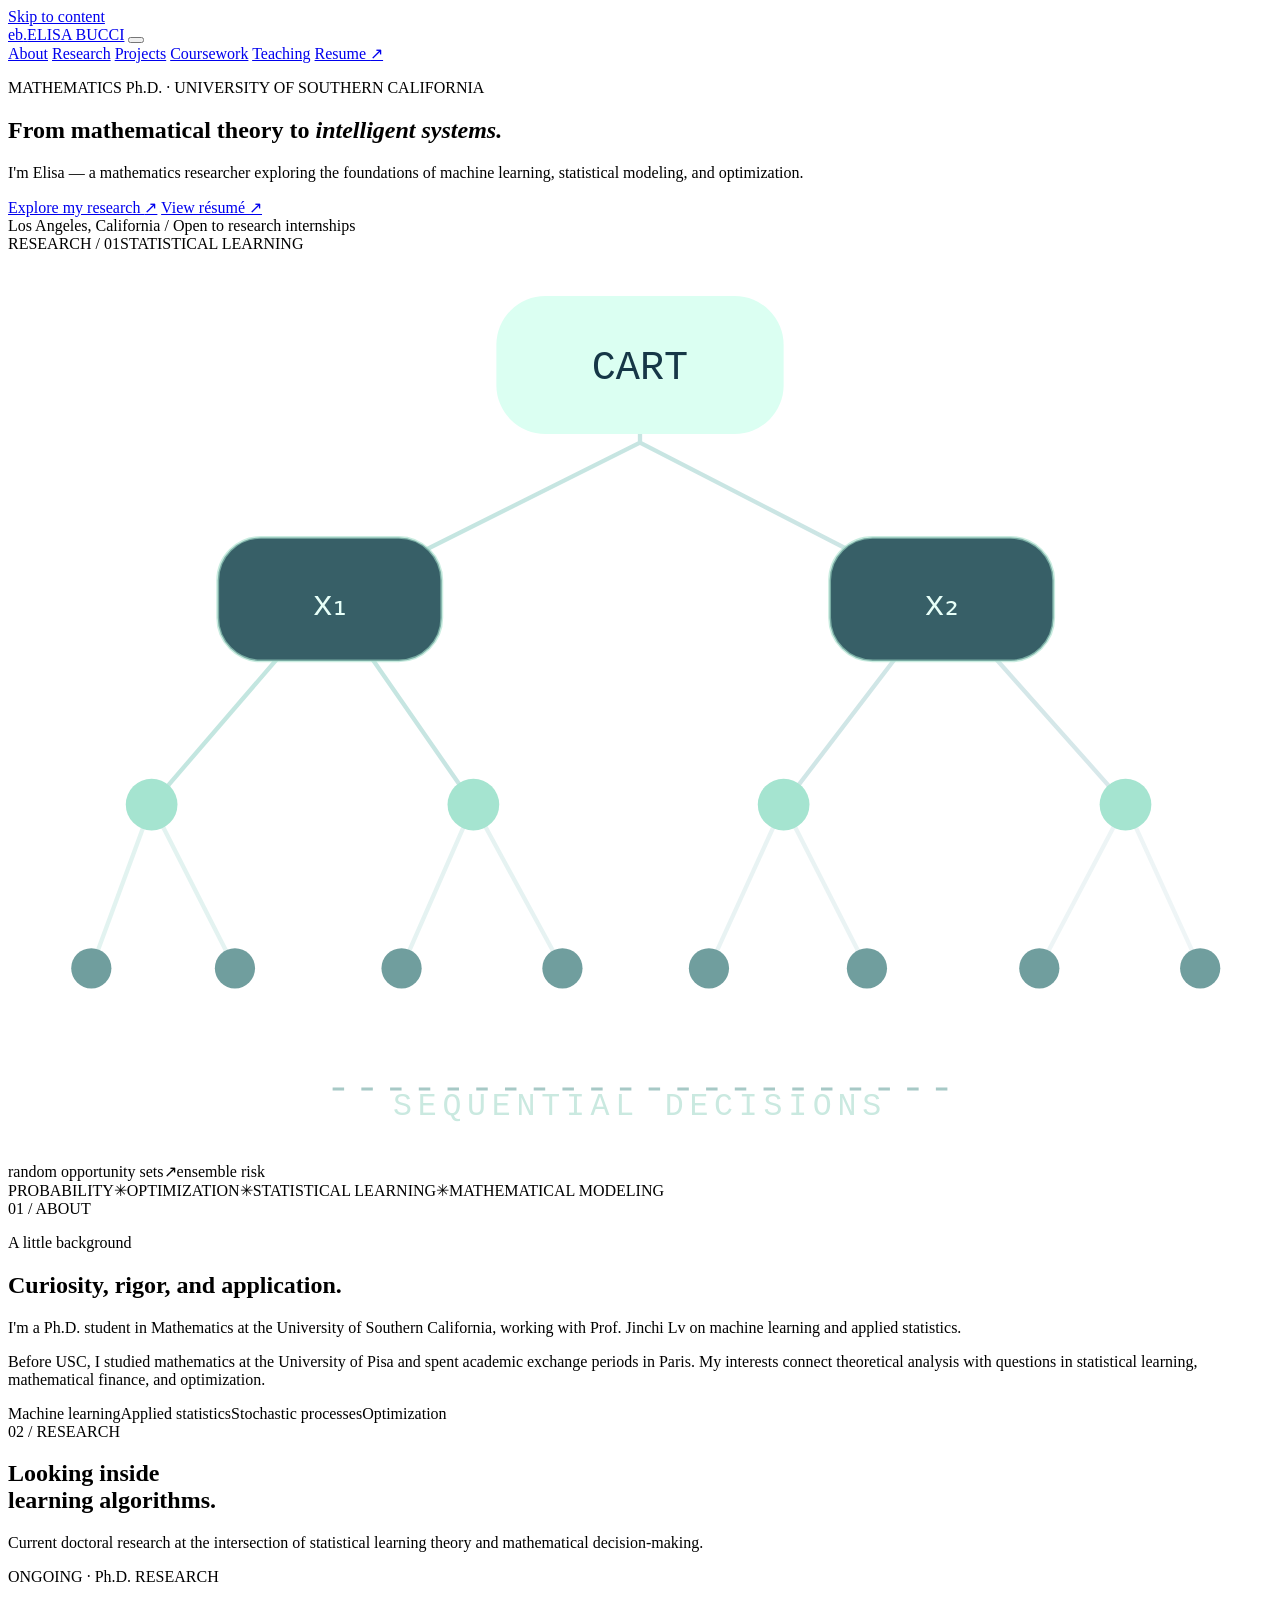
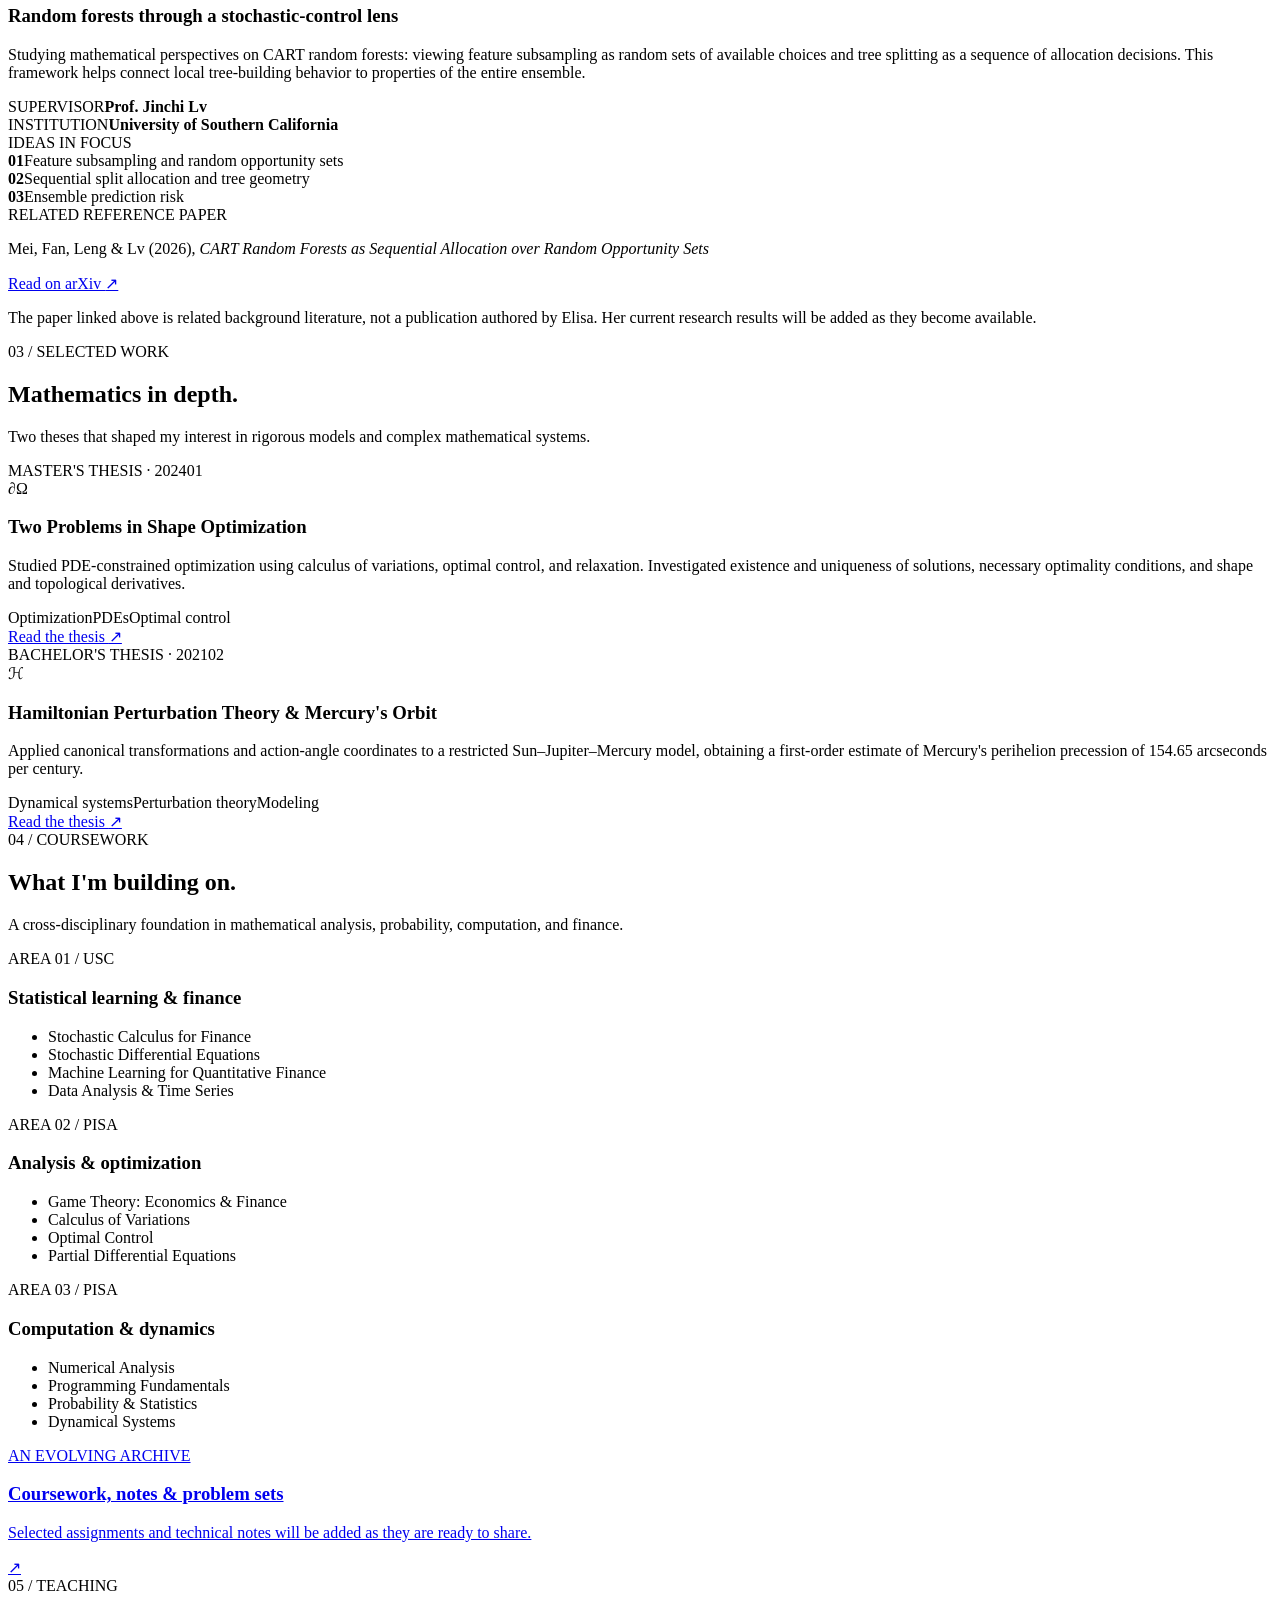
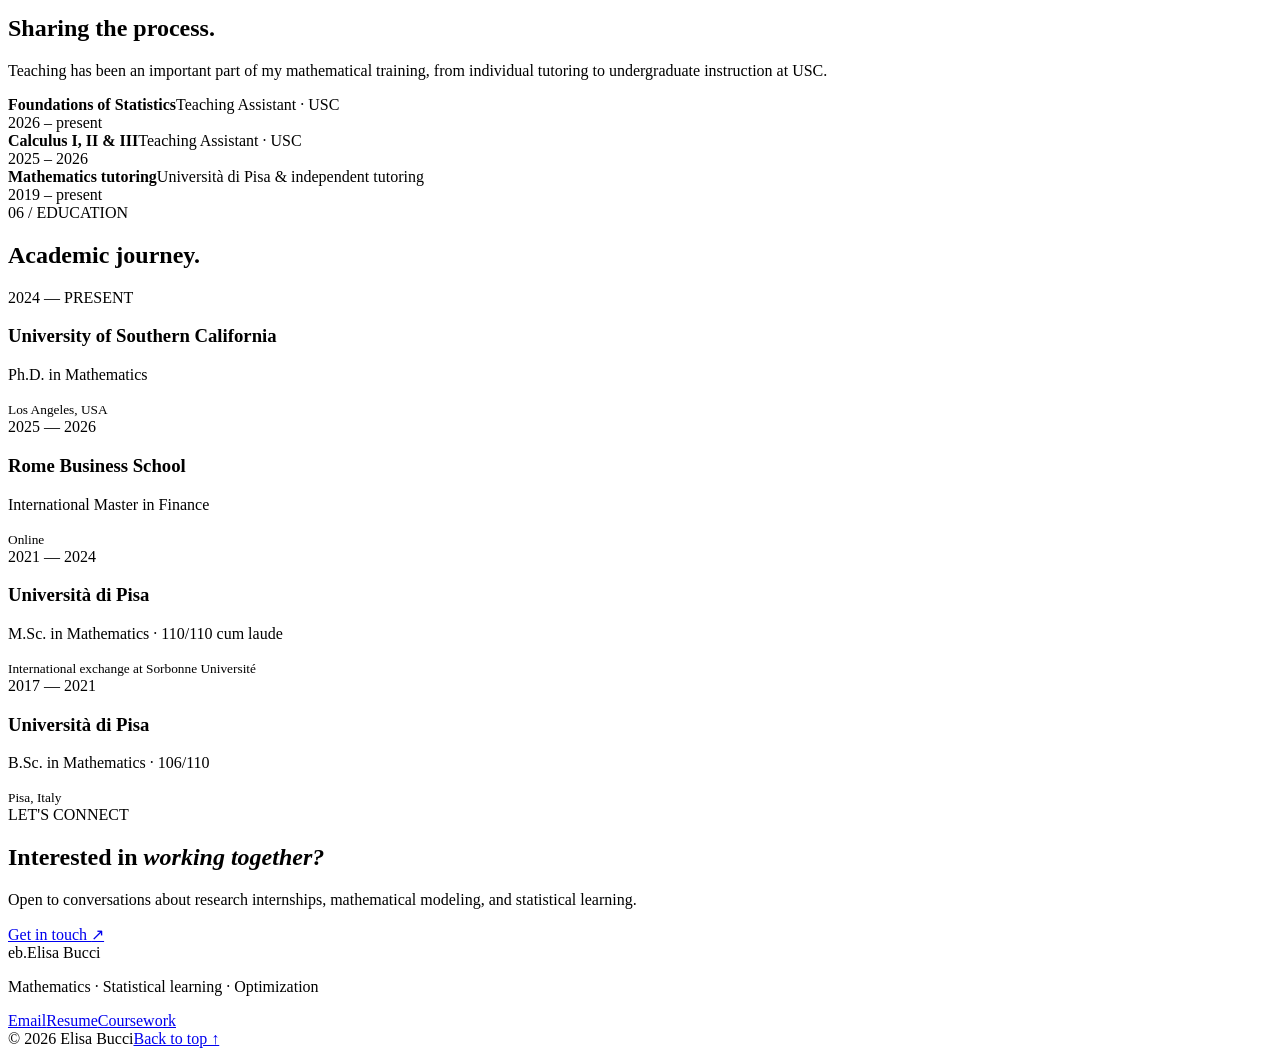
==== index.html @ 0797ffde "Add files via upload" ====
<!doctype html>
<html lang="en">
<head>
  <meta charset="utf-8">
  <meta name="viewport" content="width=device-width, initial-scale=1">
  <meta name="theme-color" content="#10283a">
  <meta name="description" content="Elisa Bucci — Ph.D. student in Mathematics at USC. Research in machine learning, applied statistics, random forests, optimization and stochastic control.">
  <meta property="og:title" content="Elisa Bucci · Mathematics & Statistical Learning">
  <meta property="og:description" content="Research, mathematical projects, teaching and selected coursework of Elisa Bucci, Mathematics Ph.D. student at USC.">
  <meta property="og:type" content="website">
  <title>Elisa Bucci — Mathematics & Statistical Learning</title>
  <link rel="icon" href="assets/favicon.svg" type="image/svg+xml">
  <link rel="stylesheet" href="assets/style.css">
  <script defer src="assets/site.js"></script>
</head>
<body>
  <a href="#main" class="skip-link">Skip to content</a>
  <header class="site-header" id="top">
    <div class="container nav-bar">
      <a href="./" class="brand" aria-label="Elisa Bucci home"><span class="brand-mark">eb<span class="brand-dot">.</span></span><span class="brand-name">ELISA BUCCI</span></a>
      <button class="menu-toggle" type="button" aria-expanded="false" aria-controls="site-nav" aria-label="Toggle menu">
        <span></span><span></span><span></span>
      </button>
      <nav id="site-nav" class="site-nav" aria-label="Main navigation">
        <a href="#about">About</a>
        <a href="#research">Research</a>
        <a href="#projects">Projects</a>
        <a href="coursework/">Coursework</a>
        <a href="#teaching">Teaching</a>
        <a class="nav-resume" href="documents/Elisa_Bucci_CV.pdf" target="_blank" rel="noopener">Resume <span aria-hidden="true">↗</span></a>
      </nav>
    </div>
  </header>

  <main id="main">
    <section class="hero" aria-labelledby="hero-heading">
      <div class="hero-grid-overlay" aria-hidden="true"></div>
      <div class="container hero-layout">
        <div class="hero-copy">
          <p class="eyebrow hero-eyebrow"><span class="eyebrow-stroke"></span> MATHEMATICS Ph.D. · UNIVERSITY OF SOUTHERN CALIFORNIA</p>
          <h1 id="hero-heading">From mathematical theory to <em>intelligent systems.</em></h1>
          <p class="hero-lead">I'm Elisa — a mathematics researcher exploring the foundations of machine learning, statistical modeling, and optimization.</p>
          <div class="hero-actions">
            <a href="#research" class="button button-primary">Explore my research <span aria-hidden="true">↗</span></a>
            <a href="documents/Elisa_Bucci_CV.pdf" class="button button-ghost" target="_blank" rel="noopener">View résumé <span aria-hidden="true">↗</span></a>
          </div>
          <div class="hero-location"><span class="location-dot"></span> Los Angeles, California <span class="tiny-separator">/</span> Open to research internships</div>
        </div>
        <div class="hero-art" aria-label="Conceptual illustration of tree-based machine learning and optimization">
          <div class="art-top"><span>RESEARCH / 01</span><span>STATISTICAL LEARNING</span></div>
          <div class="art-diagram" aria-hidden="true">
            <svg viewBox="0 0 440 315" fill="none" role="img" xmlns="http://www.w3.org/2000/svg">
              <defs>
                <linearGradient id="edges" x1="0" y1="0" x2="440" y2="310" gradientUnits="userSpaceOnUse"><stop stop-color="#a5e5d1" stop-opacity=".75"/><stop offset="1" stop-color="#7dacba" stop-opacity=".2"/></linearGradient>
                <linearGradient id="nodeFill" x1="0" y1="0" x2="1" y2="1"><stop stop-color="#d5fff1"/><stop offset="1" stop-color="#8acdbb"/></linearGradient>
              </defs>
              <g stroke="url(#edges)" stroke-width="1.5">
                <path d="M220 43V66M220 66L112 120M220 66L325 120M112 120L50 192M112 120L162 192M325 120L270 192M325 120L389 192"/>
                <path d="M50 192L29 249M50 192L79 249M162 192L137 249M162 192L193 249M270 192L244 249M270 192L299 249M389 192L359 249M389 192L415 249" stroke-opacity=".48"/>
              </g>
              <rect x="170" y="15" width="100" height="48" rx="17" fill="#dbfff2"/>
              <text x="220" y="44" text-anchor="middle" fill="#163747" font-size="14" font-family="monospace">CART</text>
              <rect x="73" y="99" width="78" height="43" rx="15" fill="#375f67" stroke="#a6e0cc" stroke-opacity=".6"/>
              <rect x="286" y="99" width="78" height="43" rx="15" fill="#375f67" stroke="#a6e0cc" stroke-opacity=".6"/>
              <text x="112" y="126" text-anchor="middle" fill="#e7fff8" font-size="12" font-family="monospace">x₁</text>
              <text x="325" y="126" text-anchor="middle" fill="#e7fff8" font-size="12" font-family="monospace">x₂</text>
              <g fill="#a5e4d0"><circle cx="50" cy="192" r="9"/><circle cx="162" cy="192" r="9"/><circle cx="270" cy="192" r="9"/><circle cx="389" cy="192" r="9"/></g>
              <g fill="#709e9e"><circle cx="29" cy="249" r="7"/><circle cx="79" cy="249" r="7"/><circle cx="137" cy="249" r="7"/><circle cx="193" cy="249" r="7"/><circle cx="244" cy="249" r="7"/><circle cx="299" cy="249" r="7"/><circle cx="359" cy="249" r="7"/><circle cx="415" cy="249" r="7"/></g>
              <path d="M113 291H330" stroke="#6da5a1" stroke-opacity=".6" stroke-dasharray="4 6"/>
              <text x="220" y="300" text-anchor="middle" fill="#cae9e0" font-size="11" font-family="monospace" letter-spacing="2">SEQUENTIAL DECISIONS</text>
            </svg>
          </div>
          <div class="art-bottom"><span>random opportunity sets</span><span class="art-symbol">↗</span><span>ensemble risk</span></div>
        </div>
      </div>
      <div class="container hero-footer"><span>PROBABILITY</span><span class="hero-footer-cross">✳</span><span>OPTIMIZATION</span><span class="hero-footer-cross">✳</span><span>STATISTICAL LEARNING</span><span class="hero-footer-cross">✳</span><span>MATHEMATICAL MODELING</span></div>
    </section>

    <section id="about" class="section about-section">
      <div class="container split-section">
        <div class="section-aside"><span class="section-index">01 / ABOUT</span><div class="aside-line"></div></div>
        <div class="section-body"><p class="section-kicker">A little background</p>
          <h2>Curiosity, rigor, <span class="serif-accent">and application.</span></h2>
          <p class="body-lead">I'm a Ph.D. student in Mathematics at the University of Southern California, working with Prof. Jinchi Lv on machine learning and applied statistics.</p>
          <p>Before USC, I studied mathematics at the University of Pisa and spent academic exchange periods in Paris. My interests connect theoretical analysis with questions in statistical learning, mathematical finance, and optimization.</p>
          <div class="focus-chips" aria-label="Research interests"><span>Machine learning</span><span>Applied statistics</span><span>Stochastic processes</span><span>Optimization</span></div>
        </div>
      </div>
    </section>

    <section id="research" class="section research-section">
      <div class="container">
        <div class="section-heading"><div><span class="section-index">02 / RESEARCH</span><h2>Looking inside<br><span class="serif-accent">learning algorithms.</span></h2></div><p>Current doctoral research at the intersection of statistical learning theory and mathematical decision-making.</p></div>
        <article class="research-feature">
          <div class="feature-main"><span class="item-label"><span class="pulse-dot"></span> ONGOING · Ph.D. RESEARCH</span>
            <h3>Random forests through a stochastic-control lens</h3>
            <p>Studying mathematical perspectives on CART random forests: viewing feature subsampling as random sets of available choices and tree splitting as a sequence of allocation decisions. This framework helps connect local tree-building behavior to properties of the entire ensemble.</p>
            <div class="feature-meta"><div><span>SUPERVISOR</span><strong>Prof. Jinchi Lv</strong></div><div><span>INSTITUTION</span><strong>University of Southern California</strong></div></div>
          </div>
          <div class="feature-side">
            <span class="note-label">IDEAS IN FOCUS</span>
            <div class="note-point"><b>01</b><span>Feature subsampling and random opportunity sets</span></div>
            <div class="note-point"><b>02</b><span>Sequential split allocation and tree geometry</span></div>
            <div class="note-point"><b>03</b><span>Ensemble prediction risk</span></div>
            <div class="reference-note"><span>RELATED REFERENCE PAPER</span><p>Mei, Fan, Leng &amp; Lv (2026), <em>CART Random Forests as Sequential Allocation over Random Opportunity Sets</em></p><a href="https://arxiv.org/abs/2605.26675" target="_blank" rel="noopener noreferrer">Read on arXiv <span aria-hidden="true">↗</span></a></div>
          </div>
        </article>
        <p class="research-disclaimer">The paper linked above is related background literature, not a publication authored by Elisa. Her current research results will be added as they become available.</p>
      </div>
    </section>

    <section id="projects" class="section projects-section">
      <div class="container">
        <div class="section-heading"><div><span class="section-index">03 / SELECTED WORK</span><h2>Mathematics <span class="serif-accent">in depth.</span></h2></div><p>Two theses that shaped my interest in rigorous models and complex mathematical systems.</p></div>
        <div class="project-grid">
          <article class="project-card"><div class="project-overline"><span>MASTER'S THESIS · 2024</span><span>01</span></div><div class="project-icon" aria-hidden="true">∂Ω</div><h3>Two Problems in Shape Optimization</h3><p>Studied PDE-constrained optimization using calculus of variations, optimal control, and relaxation. Investigated existence and uniqueness of solutions, necessary optimality conditions, and shape and topological derivatives.</p><div class="tag-list"><span>Optimization</span><span>PDEs</span><span>Optimal control</span></div><a class="project-link" href="documents/Elisa_Bucci_MSc_Thesis_Shape_Optimization.pdf" target="_blank" rel="noopener">Read the thesis <span aria-hidden="true">↗</span></a></article>
          <article class="project-card"><div class="project-overline"><span>BACHELOR'S THESIS · 2021</span><span>02</span></div><div class="project-icon" aria-hidden="true">ℋ</div><h3>Hamiltonian Perturbation Theory &amp; Mercury's Orbit</h3><p>Applied canonical transformations and action-angle coordinates to a restricted Sun–Jupiter–Mercury model, obtaining a first-order estimate of Mercury's perihelion precession of 154.65 arcseconds per century.</p><div class="tag-list"><span>Dynamical systems</span><span>Perturbation theory</span><span>Modeling</span></div><a class="project-link" href="documents/Elisa_Bucci_BSc_Thesis_Hamiltonian_Perturbation.pdf" target="_blank" rel="noopener">Read the thesis <span aria-hidden="true">↗</span></a></article>
        </div>
      </div>
    </section>

    <section id="coursework" class="section coursework-section">
      <div class="container"><div class="section-heading"><div><span class="section-index">04 / COURSEWORK</span><h2>What I'm <span class="serif-accent">building on.</span></h2></div><p>A cross-disciplinary foundation in mathematical analysis, probability, computation, and finance.</p></div>
        <div class="course-grid">
          <div class="course-group"><span class="course-index">AREA 01 / USC</span><h3>Statistical learning &amp; finance</h3><ul><li>Stochastic Calculus for Finance</li><li>Stochastic Differential Equations</li><li>Machine Learning for Quantitative Finance</li><li>Data Analysis &amp; Time Series</li></ul></div>
          <div class="course-group"><span class="course-index">AREA 02 / PISA</span><h3>Analysis &amp; optimization</h3><ul><li>Game Theory: Economics &amp; Finance</li><li>Calculus of Variations</li><li>Optimal Control</li><li>Partial Differential Equations</li></ul></div>
          <div class="course-group"><span class="course-index">AREA 03 / PISA</span><h3>Computation &amp; dynamics</h3><ul><li>Numerical Analysis</li><li>Programming Fundamentals</li><li>Probability &amp; Statistics</li><li>Dynamical Systems</li></ul></div>
        </div>
        <a href="coursework/" class="archive-banner"><div><span class="banner-label">AN EVOLVING ARCHIVE</span><h3>Coursework, notes &amp; problem sets</h3><p>Selected assignments and technical notes will be added as they are ready to share.</p></div><span class="archive-arrow" aria-hidden="true">↗</span></a>
      </div>
    </section>

    <section id="teaching" class="section teaching-section">
      <div class="container teaching-layout"><div><span class="section-index">05 / TEACHING</span><h2>Sharing the <span class="serif-accent">process.</span></h2><p>Teaching has been an important part of my mathematical training, from individual tutoring to undergraduate instruction at USC.</p></div>
        <div class="teaching-list">
          <div class="teaching-row"><div><strong>Foundations of Statistics</strong><span>Teaching Assistant · USC</span></div><time>2026 – present</time></div>
          <div class="teaching-row"><div><strong>Calculus I, II &amp; III</strong><span>Teaching Assistant · USC</span></div><time>2025 – 2026</time></div>
          <div class="teaching-row"><div><strong>Mathematics tutoring</strong><span>Università di Pisa &amp; independent tutoring</span></div><time>2019 – present</time></div>
        </div>
      </div>
    </section>

    <section class="section education-section" aria-labelledby="education-title">
      <div class="container"><div class="section-heading"><div><span class="section-index">06 / EDUCATION</span><h2 id="education-title">Academic <span class="serif-accent">journey.</span></h2></div></div>
        <div class="education-grid">
          <div class="education-item"><span>2024 — PRESENT</span><h3>University of Southern California</h3><p>Ph.D. in Mathematics</p><small>Los Angeles, USA</small></div>
          <div class="education-item"><span>2025 — 2026</span><h3>Rome Business School</h3><p>International Master in Finance</p><small>Online</small></div>
          <div class="education-item"><span>2021 — 2024</span><h3>Università di Pisa</h3><p>M.Sc. in Mathematics · 110/110 cum laude</p><small>International exchange at Sorbonne Université</small></div>
          <div class="education-item"><span>2017 — 2021</span><h3>Università di Pisa</h3><p>B.Sc. in Mathematics · 106/110</p><small>Pisa, Italy</small></div>
        </div>
      </div>
    </section>

    <section class="contact-section" aria-labelledby="contact-title"><div class="container contact-inner"><div><span class="eyebrow">LET'S CONNECT</span><h2 id="contact-title">Interested in <em>working together?</em></h2><p>Open to conversations about research internships, mathematical modeling, and statistical learning.</p></div><div class="contact-actions"><a href="mailto:ebucci@usc.edu" class="button button-primary">Get in touch <span aria-hidden="true">↗</span></a><a data-link="linkedin" class="button button-contact-link" hidden target="_blank" rel="noopener noreferrer">LinkedIn <span aria-hidden="true">↗</span></a></div></div></section>
  </main>

  <footer class="site-footer"><div class="container footer-main"><div class="footer-brand"><span class="brand-mark">eb<span class="brand-dot">.</span></span><span>Elisa Bucci</span></div><p>Mathematics · Statistical learning · Optimization</p><div class="footer-links"><a href="mailto:ebucci@usc.edu">Email</a><a href="documents/Elisa_Bucci_CV.pdf">Resume</a><a href="coursework/">Coursework</a><a data-link="linkedin" hidden target="_blank" rel="noopener noreferrer">LinkedIn</a></div></div><div class="container footer-bottom"><span>© <span data-current-year>2026</span> Elisa Bucci</span><a href="#top">Back to top ↑</a></div></footer>
</body>
</html>
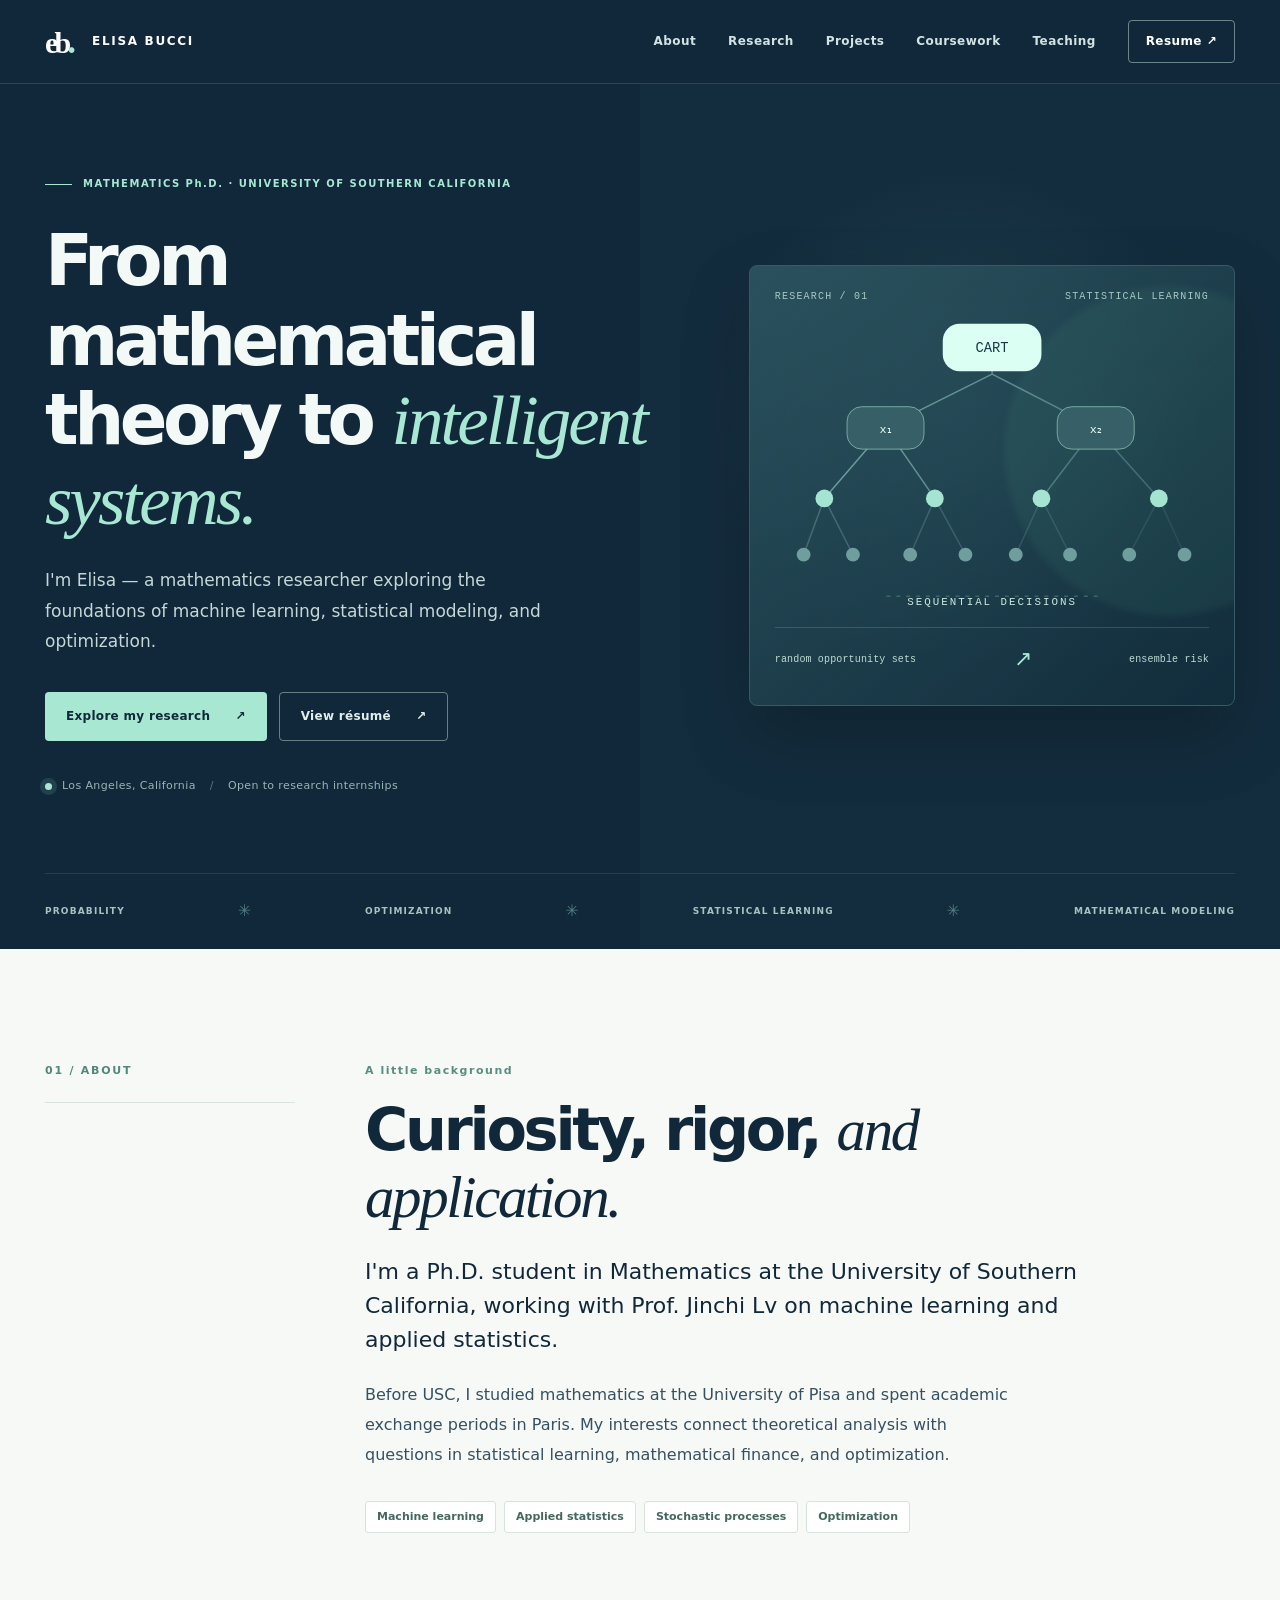
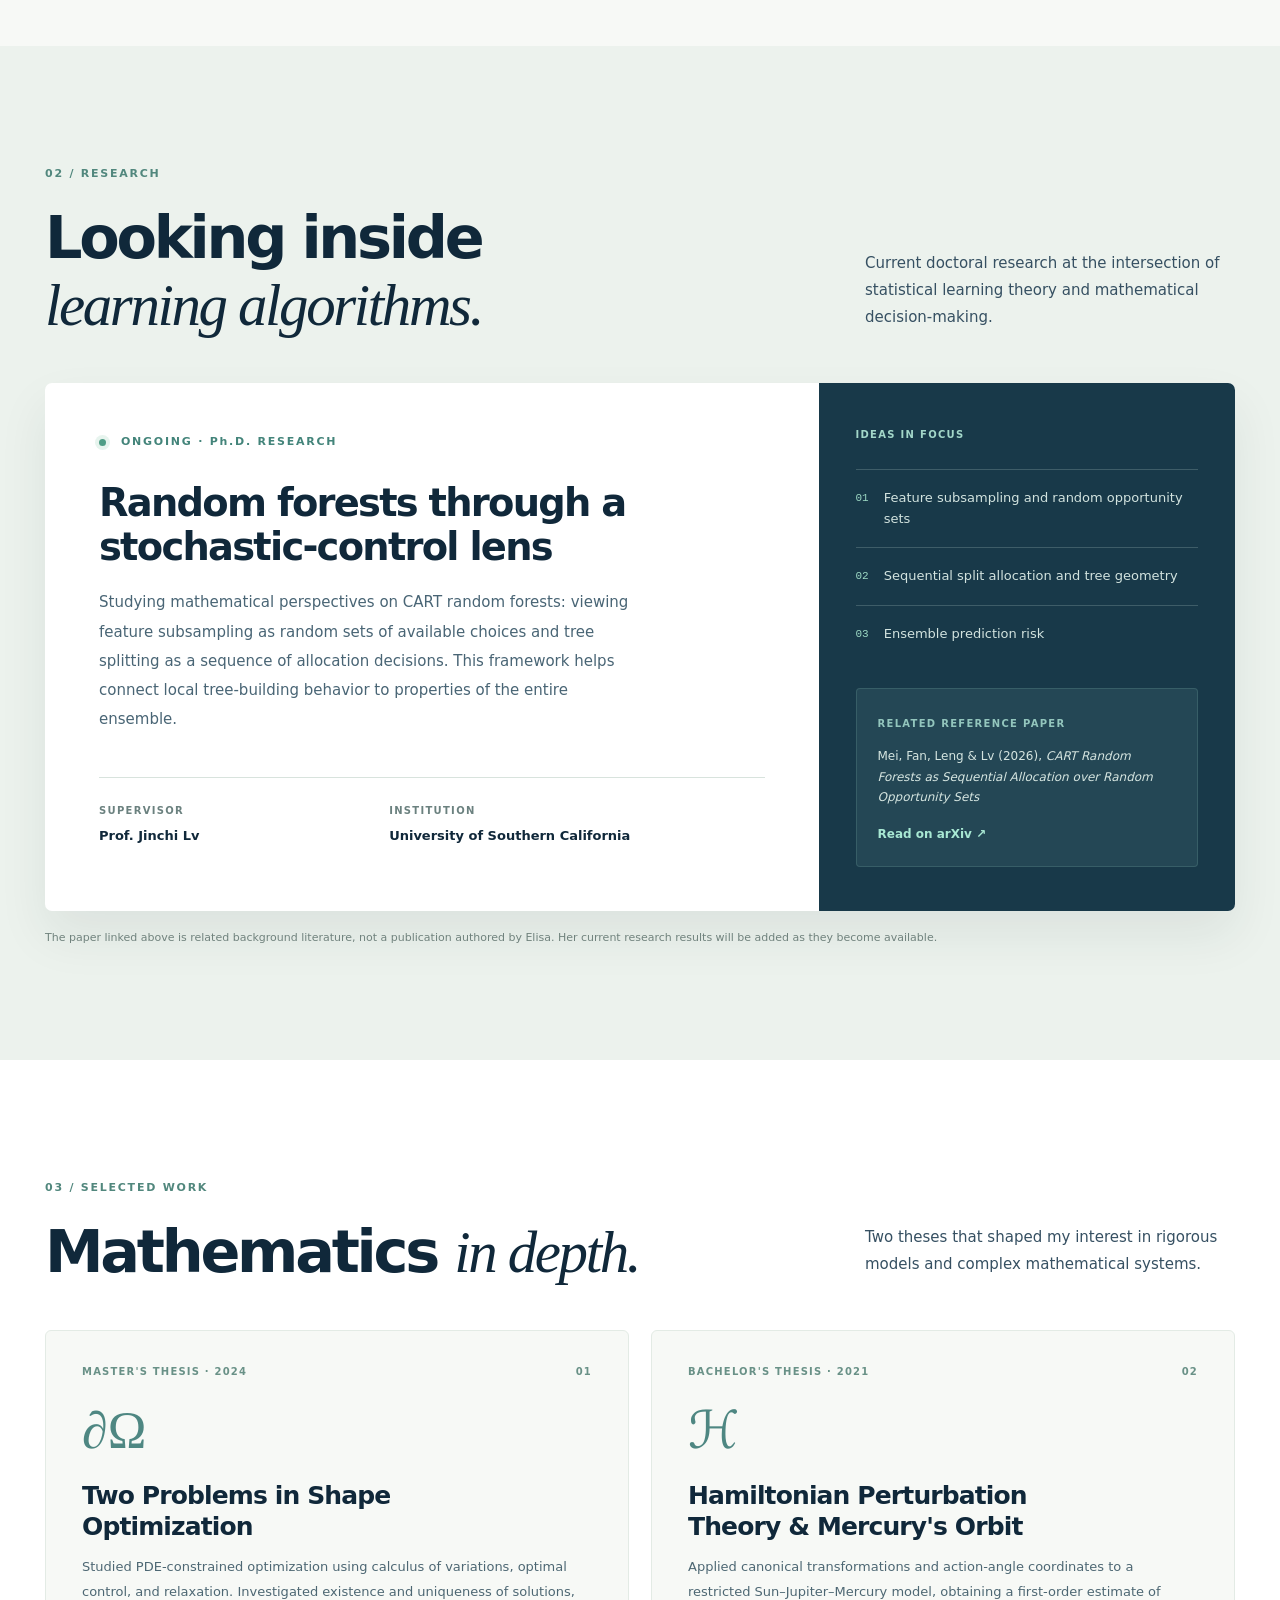
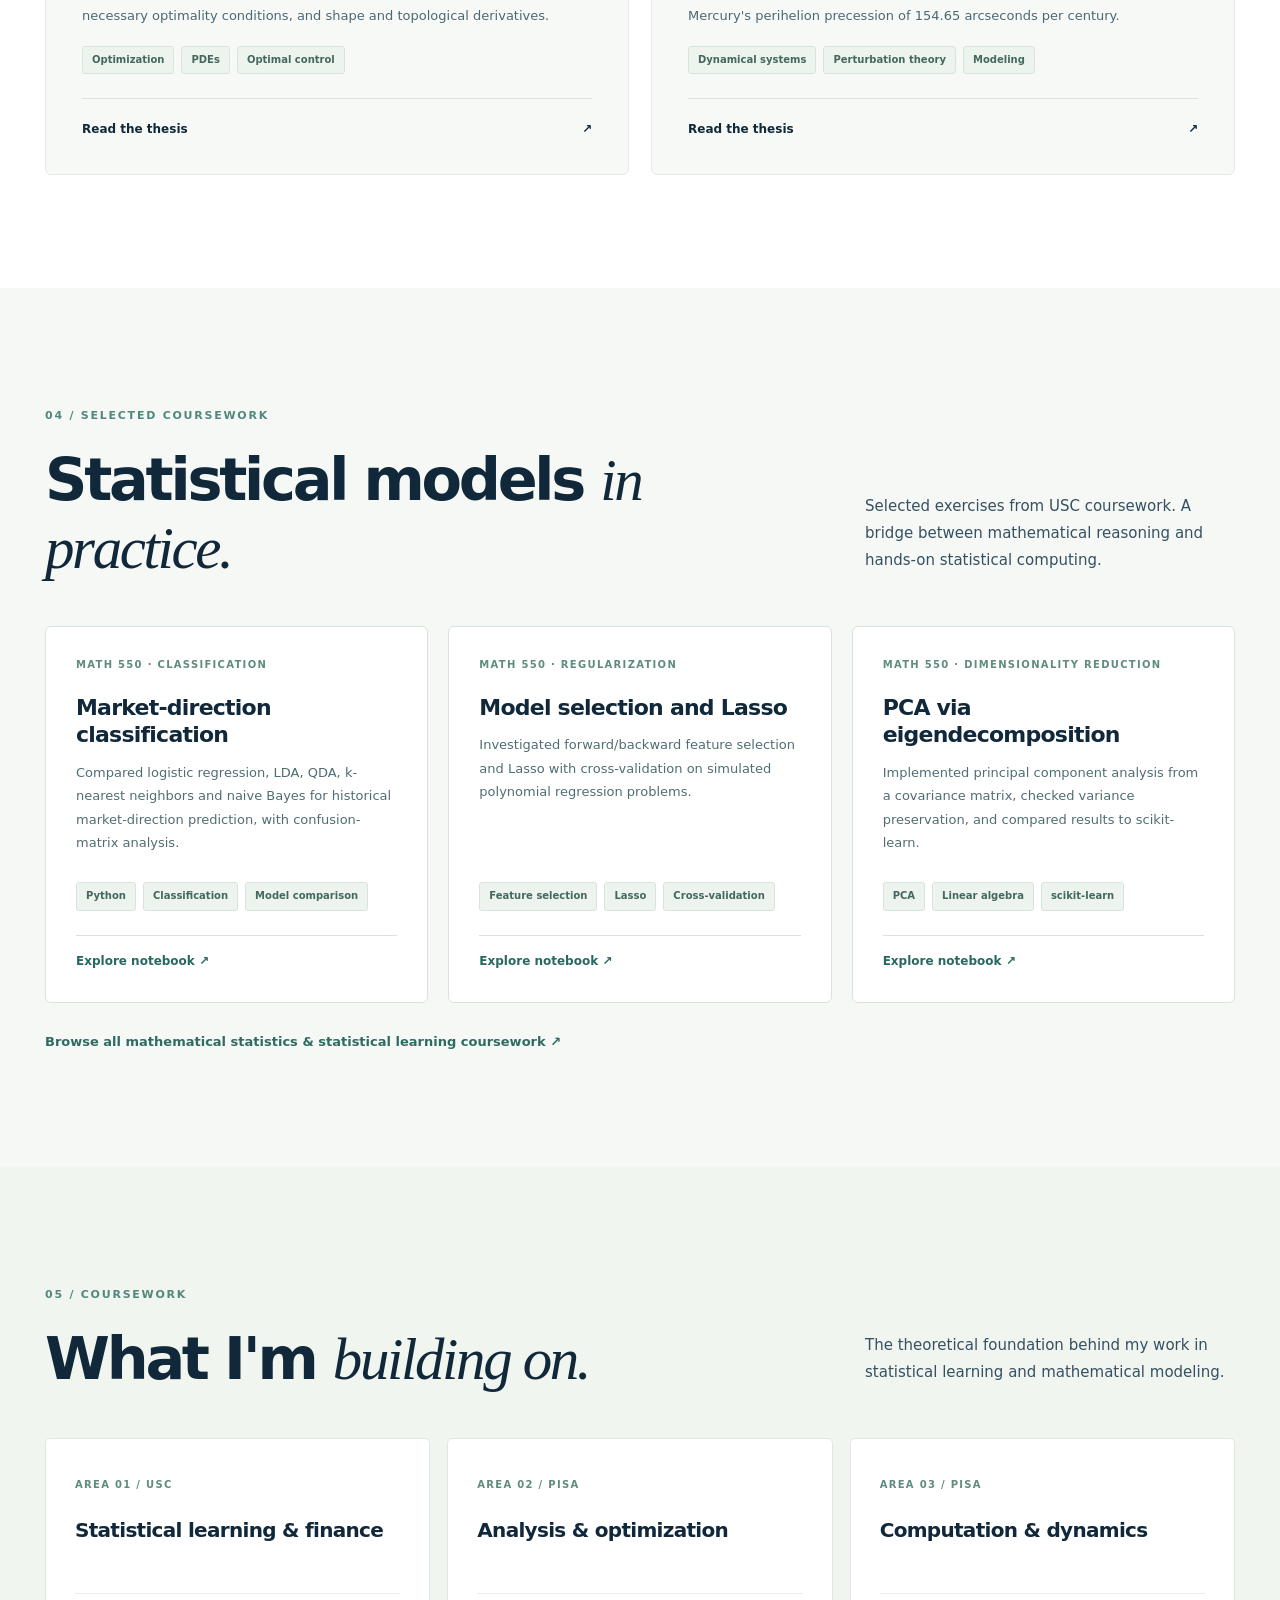
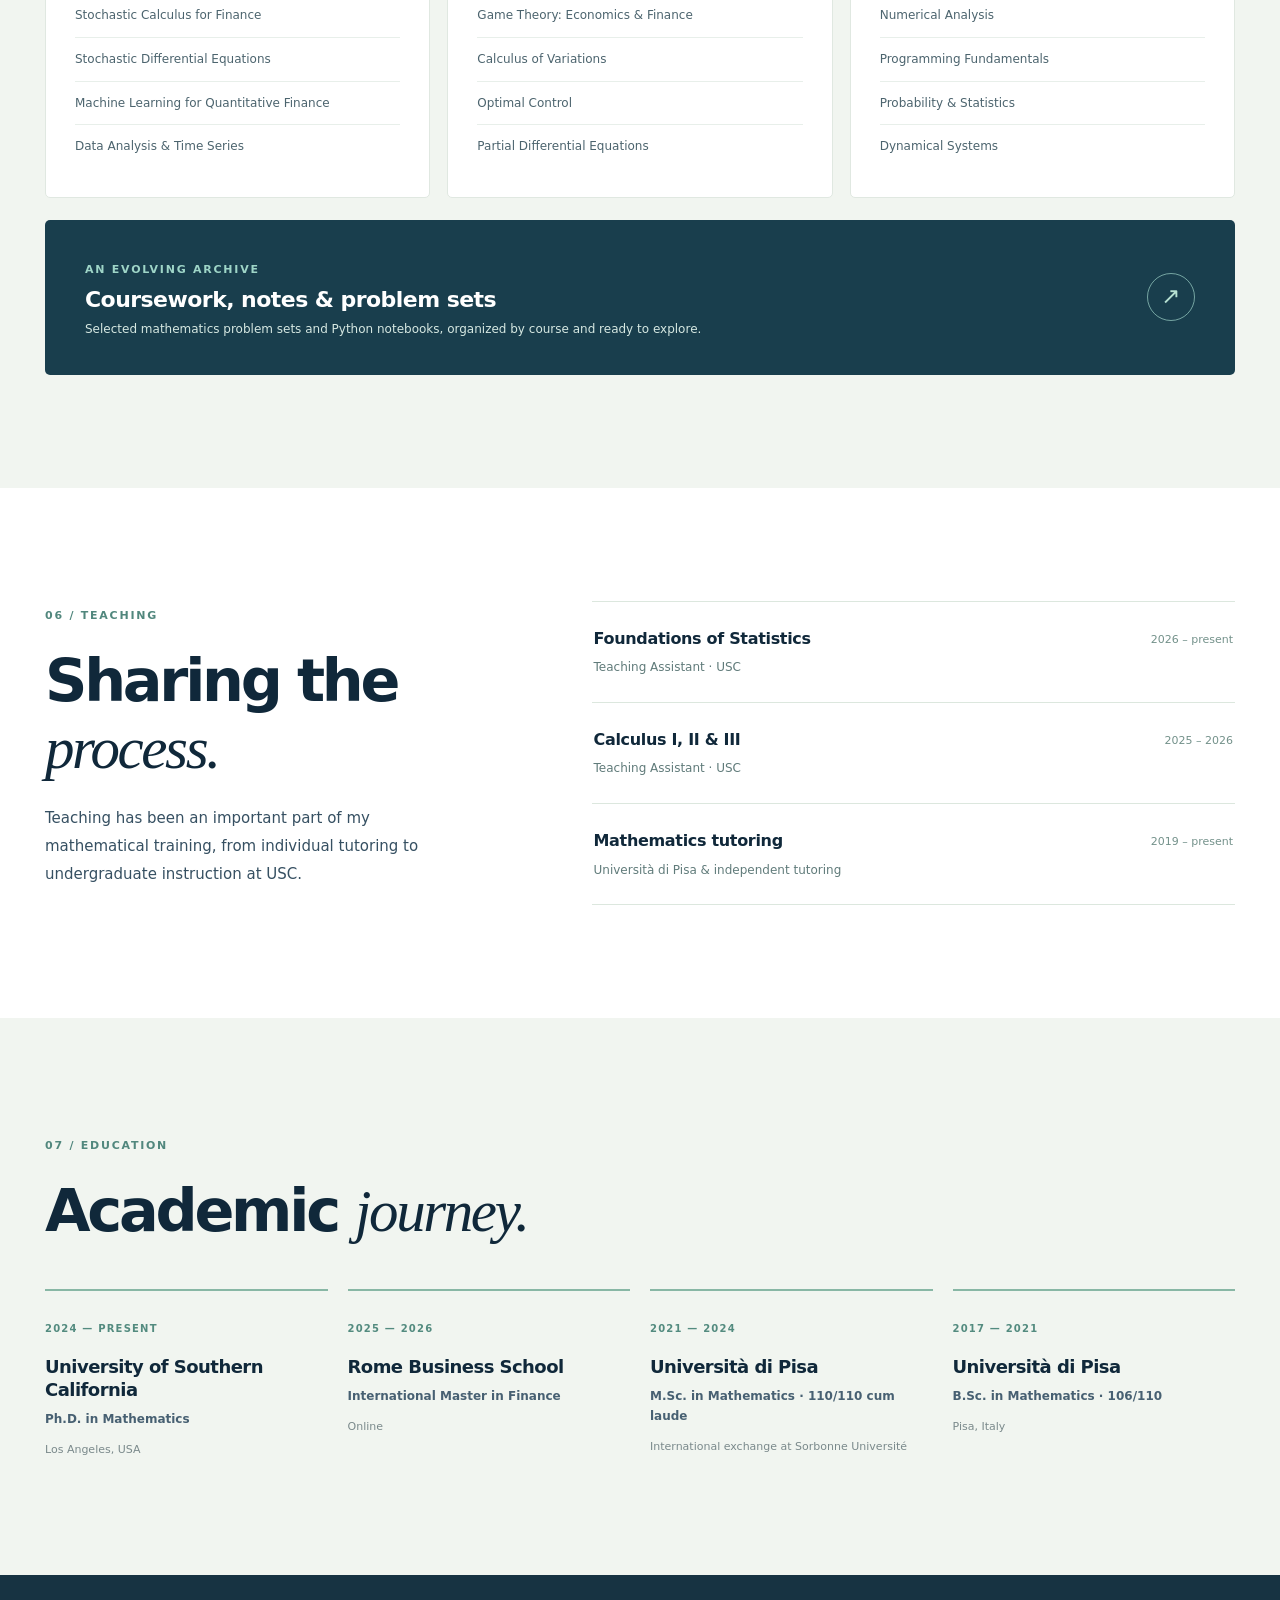
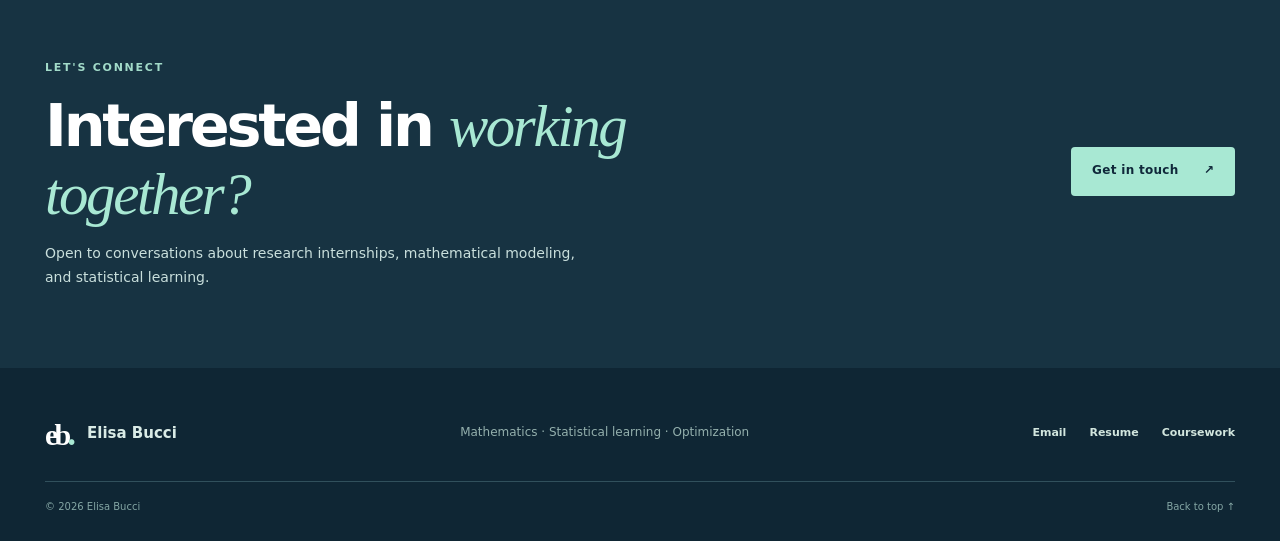
==== commit c97db385: "Add files via upload" ====
--- a/index.html
+++ b/index.html
@@ -119,19 +119,30 @@
       </div>
     </section>
 
+
+    <section id="computational-work" class="section applied-section">
+      <div class="container">
+        <div class="section-heading"><div><span class="section-index">04 / SELECTED COURSEWORK</span><h2>Statistical models <span class="serif-accent">in practice.</span></h2></div><p>Selected exercises from USC coursework. A bridge between mathematical reasoning and hands-on statistical computing.</p></div>
+        <div class="applied-grid">
+          <article class="applied-card"><span class="course-index">MATH 550 · CLASSIFICATION</span><h3>Market-direction classification</h3><p>Compared logistic regression, LDA, QDA, k-nearest neighbors and naive Bayes for historical market-direction prediction, with confusion-matrix analysis.</p><div class="tag-list"><span>Python</span><span>Classification</span><span>Model comparison</span></div><a href="coursework/notebooks/math550/hw-04.html">Explore notebook ↗</a></article>
+          <article class="applied-card"><span class="course-index">MATH 550 · REGULARIZATION</span><h3>Model selection and Lasso</h3><p>Investigated forward/backward feature selection and Lasso with cross-validation on simulated polynomial regression problems.</p><div class="tag-list"><span>Feature selection</span><span>Lasso</span><span>Cross-validation</span></div><a href="coursework/notebooks/math550/hw-06.html">Explore notebook ↗</a></article>
+          <article class="applied-card"><span class="course-index">MATH 550 · DIMENSIONALITY REDUCTION</span><h3>PCA via eigendecomposition</h3><p>Implemented principal component analysis from a covariance matrix, checked variance preservation, and compared results to scikit-learn.</p><div class="tag-list"><span>PCA</span><span>Linear algebra</span><span>scikit-learn</span></div><a href="coursework/notebooks/math550/mini-04.html">Explore notebook ↗</a></article>
+        </div><a class="section-more" href="coursework/">Browse all mathematical statistics &amp; statistical learning coursework ↗</a>
+      </div>
+    </section>
     <section id="coursework" class="section coursework-section">
-      <div class="container"><div class="section-heading"><div><span class="section-index">04 / COURSEWORK</span><h2>What I'm <span class="serif-accent">building on.</span></h2></div><p>A cross-disciplinary foundation in mathematical analysis, probability, computation, and finance.</p></div>
+      <div class="container"><div class="section-heading"><div><span class="section-index">05 / COURSEWORK</span><h2>What I'm <span class="serif-accent">building on.</span></h2></div><p>The theoretical foundation behind my work in statistical learning and mathematical modeling.</p></div>
         <div class="course-grid">
           <div class="course-group"><span class="course-index">AREA 01 / USC</span><h3>Statistical learning &amp; finance</h3><ul><li>Stochastic Calculus for Finance</li><li>Stochastic Differential Equations</li><li>Machine Learning for Quantitative Finance</li><li>Data Analysis &amp; Time Series</li></ul></div>
           <div class="course-group"><span class="course-index">AREA 02 / PISA</span><h3>Analysis &amp; optimization</h3><ul><li>Game Theory: Economics &amp; Finance</li><li>Calculus of Variations</li><li>Optimal Control</li><li>Partial Differential Equations</li></ul></div>
           <div class="course-group"><span class="course-index">AREA 03 / PISA</span><h3>Computation &amp; dynamics</h3><ul><li>Numerical Analysis</li><li>Programming Fundamentals</li><li>Probability &amp; Statistics</li><li>Dynamical Systems</li></ul></div>
         </div>
-        <a href="coursework/" class="archive-banner"><div><span class="banner-label">AN EVOLVING ARCHIVE</span><h3>Coursework, notes &amp; problem sets</h3><p>Selected assignments and technical notes will be added as they are ready to share.</p></div><span class="archive-arrow" aria-hidden="true">↗</span></a>
+        <a href="coursework/" class="archive-banner"><div><span class="banner-label">AN EVOLVING ARCHIVE</span><h3>Coursework, notes &amp; problem sets</h3><p>Selected mathematics problem sets and Python notebooks, organized by course and ready to explore.</p></div><span class="archive-arrow" aria-hidden="true">↗</span></a>
       </div>
     </section>
 
     <section id="teaching" class="section teaching-section">
-      <div class="container teaching-layout"><div><span class="section-index">05 / TEACHING</span><h2>Sharing the <span class="serif-accent">process.</span></h2><p>Teaching has been an important part of my mathematical training, from individual tutoring to undergraduate instruction at USC.</p></div>
+      <div class="container teaching-layout"><div><span class="section-index">06 / TEACHING</span><h2>Sharing the <span class="serif-accent">process.</span></h2><p>Teaching has been an important part of my mathematical training, from individual tutoring to undergraduate instruction at USC.</p></div>
         <div class="teaching-list">
           <div class="teaching-row"><div><strong>Foundations of Statistics</strong><span>Teaching Assistant · USC</span></div><time>2026 – present</time></div>
           <div class="teaching-row"><div><strong>Calculus I, II &amp; III</strong><span>Teaching Assistant · USC</span></div><time>2025 – 2026</time></div>
@@ -141,7 +152,7 @@
     </section>
 
     <section class="section education-section" aria-labelledby="education-title">
-      <div class="container"><div class="section-heading"><div><span class="section-index">06 / EDUCATION</span><h2 id="education-title">Academic <span class="serif-accent">journey.</span></h2></div></div>
+      <div class="container"><div class="section-heading"><div><span class="section-index">07 / EDUCATION</span><h2 id="education-title">Academic <span class="serif-accent">journey.</span></h2></div></div>
         <div class="education-grid">
           <div class="education-item"><span>2024 — PRESENT</span><h3>University of Southern California</h3><p>Ph.D. in Mathematics</p><small>Los Angeles, USA</small></div>
           <div class="education-item"><span>2025 — 2026</span><h3>Rome Business School</h3><p>International Master in Finance</p><small>Online</small></div>
--- a/assets/style.css
+++ b/assets/style.css
@@ -0,0 +1,213 @@
+:root{--ink:#10283a;--ink-soft:#365062;--sea:#295e64;--mint:#a8e8d3;--mint-dim:#dcefe7;--cream:#f7f9f6;--white:#fff;--line:#d8e3dd;--muted:#6d7c7c;--gold:#d7b68b;--shadow:0 24px 50px rgba(28,56,56,.08)}
+*,*::before,*::after{box-sizing:border-box}
+html{scroll-behavior:smooth;scroll-padding-top:100px}
+body{margin:0;color:var(--ink);background:var(--cream);font-family:Inter,ui-sans-serif,system-ui,-apple-system,BlinkMacSystemFont,"Segoe UI",sans-serif;font-size:16px;line-height:1.65;-webkit-font-smoothing:antialiased}
+a{text-decoration:none;color:inherit}
+a:hover{text-decoration:none}
+button,input{font:inherit}
+button{cursor:pointer}
+img,svg{max-width:100%}
+[hidden]{display:none!important}
+.container{width:min(1190px,calc(100% - 84px));margin-inline:auto}
+.skip-link{position:fixed;left:10px;top:-100px;padding:10px 16px;background:#fff;color:#000;z-index:500}
+.skip-link:focus{top:10px}
+.site-header{position:relative;z-index:10;background:var(--ink);border-bottom:1px solid rgba(210,238,230,.14)}
+.nav-bar{display:flex;justify-content:space-between;align-items:center;min-height:83px;gap:20px}
+.brand{display:flex;align-items:center;gap:20px;color:#fff;font-size:12px;font-weight:750;letter-spacing:.14em;white-space:nowrap}
+.brand-mark{font-family:Georgia,serif;font-weight:700;font-size:30px;letter-spacing:-.13em;color:#fff;line-height:1}
+.brand-dot{color:var(--mint);font-size:35px}
+.site-nav{display:flex;align-items:center;gap:32px}
+.site-nav a{font-size:12px;font-weight:650;color:#d1e3e2;letter-spacing:.035em;transition:color .2s}
+.site-nav a:hover,.site-nav a:focus-visible{color:var(--mint)}
+.site-nav .nav-resume{border:1px solid rgba(194,228,220,.5);padding:11px 17px;border-radius:4px;color:#fff}
+.site-nav .nav-resume:hover{background:#d9f5eb;color:var(--ink)}
+.menu-toggle{display:none;align-items:center;flex-direction:column;justify-content:center;width:40px;height:40px;border:1px solid #57737c;border-radius:3px;background:transparent;gap:5px}
+.menu-toggle span{height:2px;width:19px;background:#fff}
+.hero{background:var(--ink);color:#f2f9f6;position:relative;overflow:hidden}
+.hero-grid-overlay{position:absolute;inset:0;background:radial-gradient(closest-side at 75% 38%,rgba(79,142,145,.19),transparent 77%),linear-gradient(90deg,transparent 50%,rgba(160,215,204,.025) 50%);pointer-events:none}
+.hero-layout{display:grid;grid-template-columns:1.12fr .88fr;gap:85px;position:relative;padding-block:92px 78px;align-items:center}
+.eyebrow,.section-index,.section-kicker,.item-label,.banner-label{font-size:11px;letter-spacing:.16em;font-weight:750}
+.hero-eyebrow{color:var(--mint);display:flex;align-items:center;gap:11px;font-size:10px;letter-spacing:.15em;line-height:1.6}
+.eyebrow-stroke{width:27px;height:1px;background:var(--mint);display:inline-block;flex-shrink:0}
+h1,h2,h3,p{margin-top:0}
+h1,h2,h3{line-height:1.13}
+h1{font-weight:550;font-size:clamp(3.2rem,5.5vw,5.5rem);letter-spacing:-.064em;margin:30px 0 25px;max-width:730px}
+h1 em,.contact-section em{font-family:Georgia,"Times New Roman",serif;font-weight:400;font-style:italic;color:var(--mint);letter-spacing:-.04em}
+.hero-lead{font-size:17px;color:#c5d8d7;line-height:1.8;max-width:515px}
+.hero-actions{display:flex;flex-wrap:wrap;align-items:center;gap:12px;margin-top:35px}
+.button{display:inline-flex;align-items:center;justify-content:center;gap:25px;padding:13px 21px;min-height:49px;border-radius:4px;font-size:12px;font-weight:750;letter-spacing:.025em;transition:transform .2s,background .2s,color .2s}
+.button:hover{transform:translateY(-2px)}
+.button-primary{background:var(--mint);color:var(--ink)}
+.button-primary:hover{background:#d3f4e6}
+.button-ghost{border:1px solid rgba(207,234,227,.45);color:#e2eeeb}
+.button-ghost:hover{background:rgba(255,255,255,.08)}
+.hero-location{font-size:11px;color:#98b5b5;margin-top:36px;letter-spacing:.035em;display:flex;align-items:center;gap:10px;flex-wrap:wrap}
+.location-dot,.pulse-dot{display:inline-block;width:7px;height:7px;border-radius:50%;background:var(--mint);box-shadow:0 0 0 5px rgba(168,232,211,.12)}
+.tiny-separator{color:#557a80;padding-inline:4px}
+.hero-art{min-width:0;border:1px solid #375968;background:linear-gradient(140deg,rgba(49,93,103,.75),rgba(15,43,56,.45));border-radius:8px;min-height:441px;box-shadow:0 30px 70px rgba(0,0,0,.2);padding:25px 25px 21px;position:relative;overflow:hidden}
+.hero-art:before{content:"";position:absolute;width:330px;height:330px;border-radius:50%;background:rgba(117,224,188,.06);filter:blur(3px);right:-100px;top:20px}
+.art-top,.art-bottom{display:flex;justify-content:space-between;align-items:center;font:10px ui-monospace,Menlo,Consolas,monospace;letter-spacing:.12em;color:#a7c8c5;gap:10px;position:relative;z-index:1}
+.art-diagram{position:relative;z-index:1;display:grid;place-items:center;min-height:325px}
+.art-diagram svg{width:100%;max-width:480px}
+.art-bottom{font-size:10px;letter-spacing:.015em;color:#bedbd3;text-transform:lowercase;border-top:1px solid rgba(168,211,201,.2);padding-top:18px}
+.art-symbol{color:var(--mint);font-size:22px}
+.hero-footer{position:relative;border-top:1px solid rgba(197,220,214,.12);display:flex;align-items:center;justify-content:space-between;gap:15px;padding-block:24px;color:#a8c3bf;font-size:9px;font-weight:800;letter-spacing:.13em;flex-wrap:wrap}
+.hero-footer-cross{font-size:16px;color:#527d80}
+.section{padding-block:113px}
+.split-section{display:grid;grid-template-columns:250px minmax(0,1fr);gap:70px}
+.section-aside{display:flex;flex-direction:column;align-items:flex-start;gap:22px}
+.section-index{color:#51877d}
+.aside-line{width:100%;height:1px;background:var(--line)}
+.section-kicker{color:#588e82;letter-spacing:.14em;margin-bottom:17px}
+.section-body{max-width:750px}
+h2{font-size:clamp(2.5rem,4.6vw,4.2rem);font-weight:600;letter-spacing:-.055em;margin-bottom:23px}
+.serif-accent{font-family:Georgia,"Times New Roman",serif;font-style:italic;font-weight:400;letter-spacing:-.04em}
+.section-body .body-lead{font-size:22px;line-height:1.56;color:var(--ink)}
+.section-body>p:not(.body-lead):not(.section-kicker){color:var(--ink-soft);line-height:1.9;max-width:650px}
+.focus-chips{display:flex;flex-wrap:wrap;gap:8px;margin-top:30px}
+.focus-chips span,.tag-list span{border:1px solid var(--line);background:#fff;border-radius:3px;font-size:11px;color:#44675e;padding:6px 11px;font-weight:640}
+.research-section{background:#ecf2ed}
+.section-heading{display:flex;align-items:flex-end;justify-content:space-between;gap:70px;margin-bottom:44px}
+.section-heading h2{margin-top:20px;margin-bottom:0}
+.section-heading>p{color:var(--ink-soft);max-width:370px;margin-bottom:8px;font-size:15px;line-height:1.8}
+.research-feature{display:grid;grid-template-columns:1.3fr .7fr;box-shadow:var(--shadow);border-radius:7px;overflow:hidden;background:#fff}
+.feature-main{padding:50px 54px 47px}
+.item-label{color:#43847a;display:flex;align-items:center;gap:15px}
+.pulse-dot{background:#4f9d86;box-shadow:0 0 0 4px #e7f4ee}
+.feature-main h3{font-size:clamp(1.9rem,3vw,2.75rem);font-weight:600;letter-spacing:-.045em;margin:30px 0 20px;max-width:570px}
+.feature-main>p{font-size:15px;line-height:1.95;color:#496575;max-width:550px}
+.feature-meta{border-top:1px solid var(--line);margin-top:42px;padding-top:25px;display:grid;grid-template-columns:1fr 1.4fr;gap:22px}
+.feature-meta div{display:flex;flex-direction:column;gap:6px}
+.feature-meta span,.note-label,.reference-note>span{font-size:10px;color:#6b817f;letter-spacing:.13em;font-weight:760}
+.feature-meta strong{font-size:13px;font-weight:650}
+.feature-side{padding:44px 37px;background:#183949;color:#e4f0ec}
+.note-label{color:#a3d7c9;display:block;margin-bottom:25px}
+.note-point{display:flex;align-items:flex-start;gap:15px;border-top:1px solid #3e5d68;padding:18px 0}
+.note-point b{font:11px ui-monospace,monospace;color:#9dd9c4;padding-top:4px}
+.note-point span{font-size:13px;color:#d2e3df;line-height:1.6}
+.reference-note{background:rgba(164,223,207,.09);border:1px solid rgba(164,223,207,.15);padding:20px 21px;margin-top:25px;border-radius:4px}
+.reference-note>span{color:#93c6bd}
+.reference-note p{font-size:12px;line-height:1.7;margin:11px 0 12px;color:#d5e5e0}
+.reference-note a{font-size:12px;color:var(--mint);font-weight:750}
+.reference-note a:hover{text-decoration:underline}
+.research-disclaimer{font-size:11px;color:#70827d;margin:18px 0 0;line-height:1.6}
+.projects-section{background:#fff}
+.project-grid{display:grid;grid-template-columns:1fr 1fr;gap:22px}
+.project-card{background:#f7f9f6;border:1px solid #e3ebe5;border-radius:6px;padding:33px 36px 34px;display:flex;flex-direction:column;min-height:430px;transition:box-shadow .2s,transform .2s}
+.project-card:hover{box-shadow:var(--shadow);transform:translateY(-4px)}
+.project-overline{display:flex;justify-content:space-between;gap:12px;font-size:10px;letter-spacing:.12em;font-weight:760;color:#699187}
+.project-icon{font-family:Georgia,serif;font-size:52px;color:#4e8782;height:99px;display:flex;align-items:center}
+.project-card h3{font-size:25px;font-weight:650;letter-spacing:-.035em;line-height:1.25;max-width:430px;margin-bottom:13px}
+.project-card p{font-size:13px;line-height:1.85;color:#4d6773;margin-bottom:18px}
+.tag-list{display:flex;flex-wrap:wrap;gap:7px;margin:0 0 24px}
+.tag-list span{font-size:10px;padding:5px 9px;background:#edf4ee}
+.project-link{border-top:1px solid #d7e4dd;margin-top:auto;padding-top:21px;font-size:12px;font-weight:750;display:flex;align-items:center;justify-content:space-between}
+.project-link:hover{color:#317b71}
+.coursework-section{background:#f1f5f0}
+.course-grid{display:grid;grid-template-columns:repeat(3,1fr);gap:17px}
+.course-group{background:#fff;border:1px solid #e0e8e1;padding:31px 29px 29px;border-radius:5px}
+.course-index{font-size:10px;color:#608b7f;letter-spacing:.13em;font-weight:760}
+.course-group h3{font-size:20px;letter-spacing:-.035em;line-height:1.35;min-height:56px;margin:21px 0 20px}
+.course-group ul{padding:0;margin:0;list-style:none}
+.course-group li{font-size:12px;line-height:1.55;padding:12px 0;color:#4c646e;border-top:1px solid #e8efea}
+.archive-banner{display:flex;justify-content:space-between;align-items:center;gap:30px;background:#193e4d;color:#fff;padding:35px 40px;margin-top:22px;border-radius:5px;transition:background .2s}
+.archive-banner:hover{background:#245461}
+.banner-label{color:#9ed5c7}
+.archive-banner h3{font-size:22px;margin:7px 0 7px;letter-spacing:-.025em}
+.archive-banner p{font-size:12px;color:#d6e8e2;margin:0}
+.archive-arrow{border:1px solid rgba(178,233,218,.6);display:grid;place-items:center;width:48px;height:48px;flex-shrink:0;border-radius:50%;font-size:23px;color:#b7e1d2}
+.teaching-section{background:#fff}
+.teaching-layout{display:grid;grid-template-columns:.83fr 1.17fr;gap:90px}
+.teaching-layout h2{margin-top:21px}
+.teaching-layout>div>p{color:var(--ink-soft);font-size:15px;line-height:1.85;max-width:410px}
+.teaching-row{display:flex;justify-content:space-between;gap:18px;padding:24px 2px;border-top:1px solid #dce7de;align-items:flex-start}
+.teaching-row:last-child{border-bottom:1px solid #dce7de}
+.teaching-row strong{display:block;font-size:16px;font-weight:700;letter-spacing:-.02em}
+.teaching-row span{display:block;font-size:12px;color:#607b7a;margin-top:6px}
+.teaching-row time{font-size:11px;color:#73918a;white-space:nowrap;padding-top:5px}
+.education-section{background:#f1f5f0}
+.education-grid{display:grid;grid-template-columns:repeat(4,1fr);gap:20px}
+.education-item{border-top:2px solid #88b7a5;padding-top:23px}
+.education-item>span{color:#538b7f;font-size:10px;letter-spacing:.12em;font-weight:770}
+.education-item h3{font-size:18px;letter-spacing:-.03em;line-height:1.3;margin:14px 0 9px}
+.education-item p{font-size:12px;font-weight:690;color:#476072;margin-bottom:5px}
+.education-item small{color:#7a898b;font-size:11px}
+.contact-section{background:#173342;color:#fff;padding:78px 0}
+.contact-inner{display:flex;justify-content:space-between;gap:40px;align-items:center}
+.contact-inner .eyebrow{color:#a2dbc9}
+.contact-inner h2{margin:14px 0 14px;max-width:630px}
+.contact-inner>div>p{color:#c9dfdc;font-size:14px;line-height:1.7;max-width:560px;margin-bottom:0}
+.contact-actions{display:flex;gap:10px;flex-wrap:wrap;justify-content:flex-end}
+.button-contact-link{border:1px solid #7b9993;color:#fff}
+.site-footer{background:#0f2634;color:#d9ebe6;padding-top:48px}
+.footer-main{display:flex;justify-content:space-between;gap:20px;align-items:center;padding-bottom:30px}
+.footer-brand{display:flex;align-items:center;gap:15px;font-size:15px;font-weight:700}
+.footer-main p{font-size:12px;color:#94b0ad;margin:0}
+.footer-links{display:flex;gap:23px}
+.footer-links a{font-size:11px;font-weight:680;color:#d2e6de}
+.footer-links a:hover{color:var(--mint)}
+.footer-bottom{border-top:1px solid #31505c;padding:17px 0 26px;display:flex;justify-content:space-between;align-items:center;font-size:10px;color:#84a6a4}
+.footer-bottom a:hover{color:#d2f4e6}
+/* Coursework archive */
+.archive-hero{background:var(--ink);color:#fff;padding:96px 0 80px}
+.archive-hero .eyebrow{color:#a9e3d0}
+.archive-hero h1{font-size:clamp(3rem,5vw,4.8rem);max-width:810px;margin:18px 0 22px}
+.archive-hero p{color:#c5dad5;max-width:730px;line-height:1.85}
+.archive-main{min-height:550px;padding-block:70px 95px}
+.archive-toolbar{display:flex;justify-content:space-between;align-items:center;gap:15px;margin-bottom:30px;flex-wrap:wrap}
+.archive-count{font-size:12px;color:#5a7975}
+.filter-bar{display:flex;gap:8px;flex-wrap:wrap}
+.filter-button{border:1px solid #cde0d5;background:#fff;color:#47736d;padding:10px 14px;border-radius:3px;font-size:11px;font-weight:750}
+.filter-button[aria-pressed="true"]{background:var(--ink);color:#fff;border-color:var(--ink)}
+.archive-empty{border:1px dashed #c3d9cb;background:white;text-align:center;padding:75px 22px;border-radius:7px}
+.archive-empty .empty-figure{font:60px Georgia,serif;color:#95b8ad;margin-bottom:10px}
+.archive-empty h2{font-size:25px;margin-bottom:10px}
+.archive-empty p{font-size:14px;color:#658078;max-width:480px;margin:0 auto}
+.assignment-grid{display:grid;grid-template-columns:repeat(2,1fr);gap:18px}
+.assignment-card{border:1px solid var(--line);background:#fff;padding:27px;border-radius:5px}
+.assignment-card>span{font-size:10px;color:#5f9183;letter-spacing:.1em;font-weight:800}
+.assignment-card h3{font-size:22px;margin:15px 0 10px}
+.assignment-card p{font-size:13px;color:#5a7274;margin-bottom:20px}
+.assignment-card .assignment-link{font-size:12px;color:#206d66;font-weight:750}
+@media(max-width:1050px){.container{width:min(1160px,calc(100% - 56px))}.hero-layout{gap:35px}.site-nav{gap:20px}.hero-art{min-height:385px}.art-diagram{min-height:270px}.split-section{grid-template-columns:180px 1fr;gap:40px}.teaching-layout{gap:45px}.course-group{padding:25px 20px}}
+@media(max-width:800px){.site-nav{position:absolute;left:0;right:0;top:83px;display:none;flex-direction:column;align-items:stretch;background:#153447;padding:20px 28px 26px;gap:19px;border-top:1px solid #38505a;box-shadow:0 18px 20px rgba(4,20,20,.15)}.site-nav.is-open{display:flex}.menu-toggle{display:flex}.hero-layout{grid-template-columns:1fr;padding-block:80px 62px}.hero-art{max-width:560px;margin:auto;width:100%;min-height:360px}.hero-footer{gap:10px;justify-content:flex-start}.hero-footer-cross{margin-inline:6px}.split-section{display:block}.section-aside{margin-bottom:26px}.aside-line{display:none}.section-heading{display:block}.section-heading>p{margin-top:20px}.research-feature{grid-template-columns:1fr}.feature-side{display:grid;grid-template-columns:1fr 1fr;gap:0 25px}.feature-side>.note-label{grid-column:span 2}.reference-note{grid-column:span 2}.project-grid{grid-template-columns:1fr}.course-grid{grid-template-columns:1fr 1fr}.teaching-layout{grid-template-columns:1fr;gap:35px}.education-grid{grid-template-columns:1fr 1fr}.contact-inner{display:block}.contact-actions{justify-content:flex-start;margin-top:30px}.footer-main{flex-wrap:wrap}}
+@media(max-width:560px){.container{width:calc(100% - 40px)}.nav-bar{min-height:72px}.site-nav{top:72px}.brand-name{font-size:10px}h1{font-size:clamp(2.7rem,12.6vw,4.3rem)}.hero-layout{padding-block:69px 38px}.hero-lead{font-size:15px}.hero-art{padding:18px;min-height:320px}.art-diagram{min-height:245px}.art-top{font-size:8px}.hero-footer{padding-block:15px;line-height:2.4;font-size:8px}.section{padding-block:74px}h2{font-size:clamp(2.1rem,10.6vw,3rem)}.section-body .body-lead{font-size:18px}.section-heading{margin-bottom:30px}.feature-main{padding:30px 26px}.feature-main h3{font-size:27px}.feature-meta{grid-template-columns:1fr}.feature-side{display:block;padding:30px 26px}.reference-note{margin-top:15px}.project-card{padding:27px;min-height:0}.project-card h3{font-size:22px}.course-grid,.education-grid,.assignment-grid{grid-template-columns:1fr}.course-group h3{min-height:0}.archive-banner{padding:26px}.archive-banner h3{font-size:19px}.archive-arrow{width:38px;height:38px}.teaching-row{flex-wrap:wrap}.teaching-row time{padding-top:0}.contact-section{padding:60px 0}.footer-main{display:block}.footer-main p{margin-top:13px}.footer-links{margin-top:24px}.footer-bottom{gap:14px}.archive-hero{padding:69px 0}.archive-main{padding-block:45px 70px}}
+@media(prefers-reduced-motion:reduce){*,*::before,*::after{scroll-behavior:auto!important;transition:none!important}}
+
+/* 2026 coursework portfolio extension */
+.applied-section{background:#f5f8f4}
+.applied-grid{display:grid;grid-template-columns:repeat(3,minmax(0,1fr));gap:20px}
+.applied-card{display:flex;flex-direction:column;background:white;border:1px solid var(--line);border-radius:6px;padding:30px;min-height:350px}
+.applied-card h3{font-size:22px;letter-spacing:-.035em;line-height:1.25;margin:20px 0 12px}
+.applied-card>p{font-size:13px;color:#506d73;line-height:1.8}
+.applied-card .tag-list{margin-top:auto;padding-top:15px}
+.applied-card>a{padding-top:16px;border-top:1px solid var(--line);font-size:12px;color:#276960;font-weight:750}
+.section-more{display:inline-block;margin-top:28px;color:#306b63;font-size:13px;font-weight:730}
+.course-overview{padding:74px 0 77px;background:#edf4ef}
+.overview-intro{max-width:720px}
+.overview-intro h2{margin-top:19px;font-size:clamp(2.1rem,3.6vw,3.3rem)}
+.overview-intro>p{color:#597472;line-height:1.8;max-width:620px;font-size:14px}
+.overview-grid{display:grid;grid-template-columns:1fr 1fr;gap:22px;margin-top:35px}
+.overview-card{border:1px solid #d5e7dc;background:white;padding:34px;border-radius:6px}
+.overview-card>span,.spotlight-card>span{font-size:10px;font-weight:770;letter-spacing:.12em;color:#548b80}
+.overview-card h3{font-size:25px;letter-spacing:-.035em;margin:18px 0 12px}
+.overview-card>p{font-size:13px;line-height:1.8;color:#537077;min-height:72px}
+.overview-card .tag-list{margin-top:20px}
+.overview-card>a{font-size:12px;color:#2b6c63;font-weight:750}
+.spotlight-heading{padding-top:65px}
+.spotlight-heading h2{font-size:clamp(2rem,3.7vw,3.4rem);margin-top:15px}
+.spotlight-grid{display:grid;grid-template-columns:repeat(3,1fr);gap:17px;margin-top:26px}
+.spotlight-card{background:#193e4c;color:#f2fcf8;border-radius:6px;padding:26px;display:flex;flex-direction:column;min-height:257px}
+.spotlight-card>span{color:#aadfce}
+.spotlight-card h3{font-size:21px;letter-spacing:-.035em;margin:20px 0 10px}
+.spotlight-card p{font-size:12px;line-height:1.7;color:#cee2dc}
+.spotlight-card a{margin-top:auto;font-size:12px;color:#b3f0db;font-weight:750}
+.catalog-title{font-size:clamp(2rem,3.2vw,3rem);margin:10px 0}
+.archive-main{background:#fff}
+.archive-main .assignment-card{background:#fafcf9;display:flex;flex-direction:column;min-height:242px}
+.archive-main .assignment-card h3{font-size:20px;line-height:1.35}
+.assignment-actions{display:flex;align-items:center;flex-wrap:wrap;gap:18px;margin-top:auto;padding-top:12px}
+.assignment-secondary{color:#66827b;font-size:12px;text-decoration:underline;text-underline-offset:4px}
+.archive-disclaimer{font-size:12px;color:#71847c;margin-top:28px;max-width:850px;line-height:1.75}
+@media(max-width:900px){.applied-grid,.spotlight-grid{grid-template-columns:1fr 1fr}.applied-card:last-child,.spotlight-card:last-child{grid-column:span 2}.applied-card{min-height:315px}}
+@media(max-width:650px){.overview-grid,.applied-grid,.spotlight-grid{grid-template-columns:1fr}.applied-card:last-child,.spotlight-card:last-child{grid-column:auto}.overview-card{padding:26px}.course-overview{padding:60px 0}.spotlight-heading{padding-top:50px}.applied-card{min-height:0}.spotlight-card{min-height:220px}.archive-toolbar{align-items:flex-start}}
